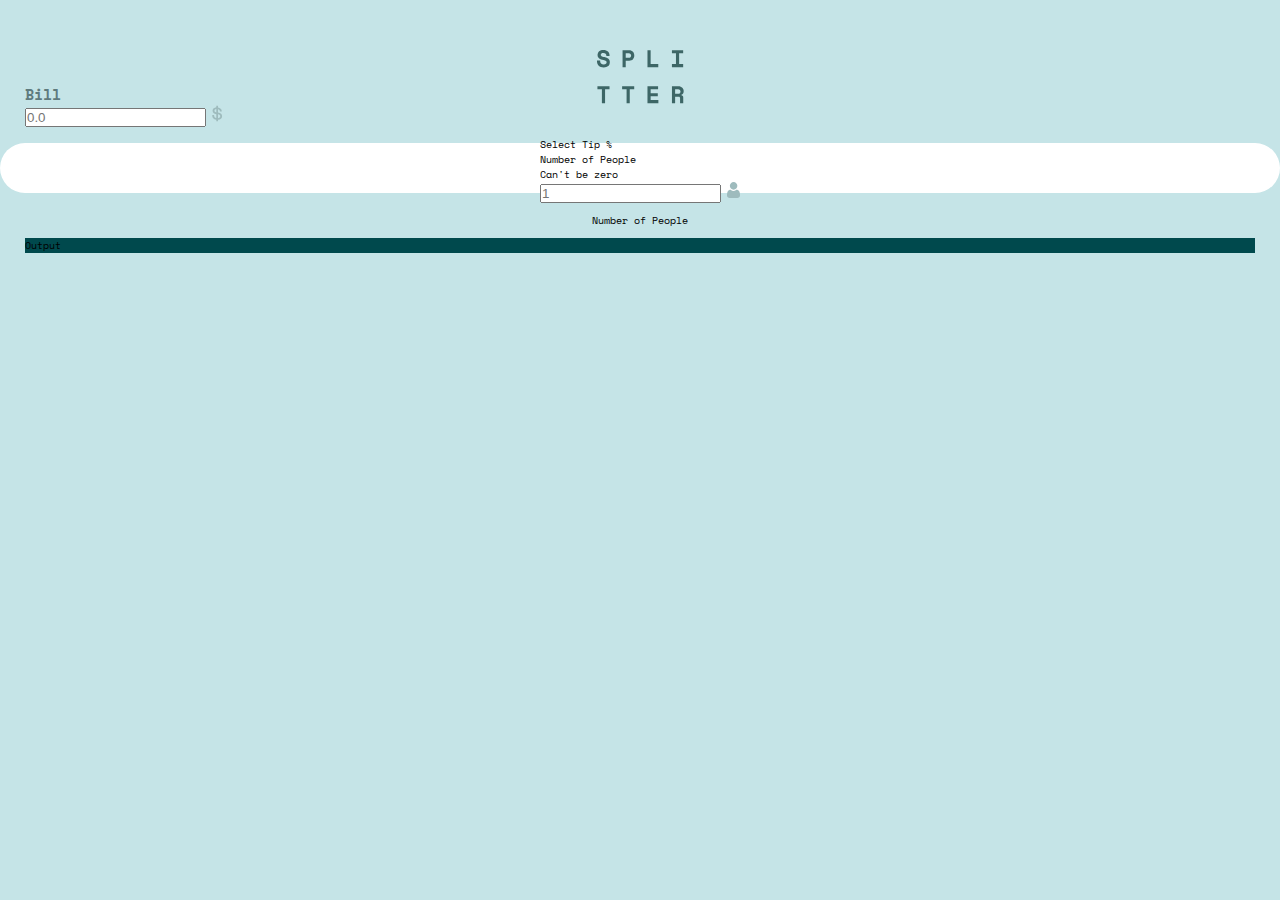
==== index.html @ 19ed99b3 "Updated files" ====
<!DOCTYPE html>
<html lang="en">
<head>
  <meta charset="UTF-8">
  <meta name="viewport" content="width=device-width, initial-scale=1.0"> <!-- displays site properly based on user's device -->

  <link rel="icon" type="image/png" sizes="32x32" href="./images/favicon-32x32.png">
  
  <title>Frontend Mentor | Tip calculator app</title>

  <link rel="preconnect" href="https://fonts.googleapis.com">
  <link rel="preconnect" href="https://fonts.gstatic.com" crossorigin>
  <link href="https://fonts.googleapis.com/css2?family=Space+Mono:wght@400;700&display=swap" rel="stylesheet">

  <!-- Feel free to remove these styles or customise in your own stylesheet 👍 -->
  <link rel="stylesheet" href="./styles/style.css">
</head>
<body>

    <div class="container">
        <div class="logo">
            <img src="./images/logo.svg" alt="logo">
        </div>
        <div class="card">
            <div class="input">
                <div class="bill-container">
                    <div class="label-wrapper">
                        <label for="bill">Bill</label>
                    </div>

                    <div class="bill-wrapper">
                        <input class="bill-text" type="text" name="bill" id="bill" placeholder="0.0">
                        <img src="./images/icon-dollar.svg" alt="dollar-icon">
                    </div>
                </div>
            </div>

            <div class="tip-calculator">
                <div class="label-wrapper">
                    <label for="tip"> Select Tip % </label>
                </div>
                <div class="people-container">
                    <div class="label-wrapper">
                        <label for="people">Number of People</label>
                        <div class="error-msg">Can't be zero</div>
                    </div>
                
                    <div class="people-wrapper">
                        <input class="people-text" type="text" name="people" id="people" placeholder="1">
                        <img src="./images/icon-person.svg" alt="person-icon">
                    </div>
                </div>

            </div>
            <div class="people-container">
                Number of People
            </div>
            <div class="output">
                Output
            </div>
        </div>
    </div>




    

</body>
</html>
---- styles/style.css ----
* {
  margin: 0;
  padding: 0;
  -webkit-box-sizing: border-box;
          box-sizing: border-box;
}

html {
  font-size: 62.5%;
}

body {
  font-family: 'Space Mono', monospace;
  background-color: #c5e4e7;
}

.container {
  width: 100%;
  display: -webkit-box;
  display: -ms-flexbox;
  display: flex;
  -webkit-box-align: center;
      -ms-flex-align: center;
          align-items: center;
  -webkit-box-pack: center;
      -ms-flex-pack: center;
          justify-content: center;
  -webkit-box-orient: vertical;
  -webkit-box-direction: normal;
      -ms-flex-direction: column;
          flex-direction: column;
}

.logo {
  margin: 5rem 0 3.5rem 0;
}

.card {
  background-color: white;
  height: 50px;
  width: 100%;
  border-radius: 2.5rem;
  display: -webkit-box;
  display: -ms-flexbox;
  display: flex;
  -webkit-box-orient: vertical;
  -webkit-box-direction: normal;
      -ms-flex-direction: column;
          flex-direction: column;
  -webkit-box-align: center;
      -ms-flex-align: center;
          align-items: center;
  -webkit-box-pack: center;
      -ms-flex-pack: center;
          justify-content: center;
  gap: 1rem;
  padding: 2.5rem;
}

.card .input {
  width: 100%;
  display: -webkit-box;
  display: -ms-flexbox;
  display: flex;
  -webkit-box-orient: vertical;
  -webkit-box-direction: normal;
      -ms-flex-direction: column;
          flex-direction: column;
  gap: 1rem;
}

.card .input .label-wrapper {
  display: -webkit-box;
  display: -ms-flexbox;
  display: flex;
  -webkit-box-align: center;
      -ms-flex-align: center;
          align-items: center;
  -webkit-box-pack: justify;
      -ms-flex-pack: justify;
          justify-content: space-between;
}

.card .input .label-wrapper label {
  color: #5e7a7d;
  font-size: 1.5rem;
  font-weight: 700;
}

.card .input .label-wrapper .error-msg {
  color: indianred;
  font-weight: 700;
  font-size: 1.5rem;
}

.card .output {
  background-color: #00494d;
  width: 100%;
}
/*# sourceMappingURL=style.css.map */
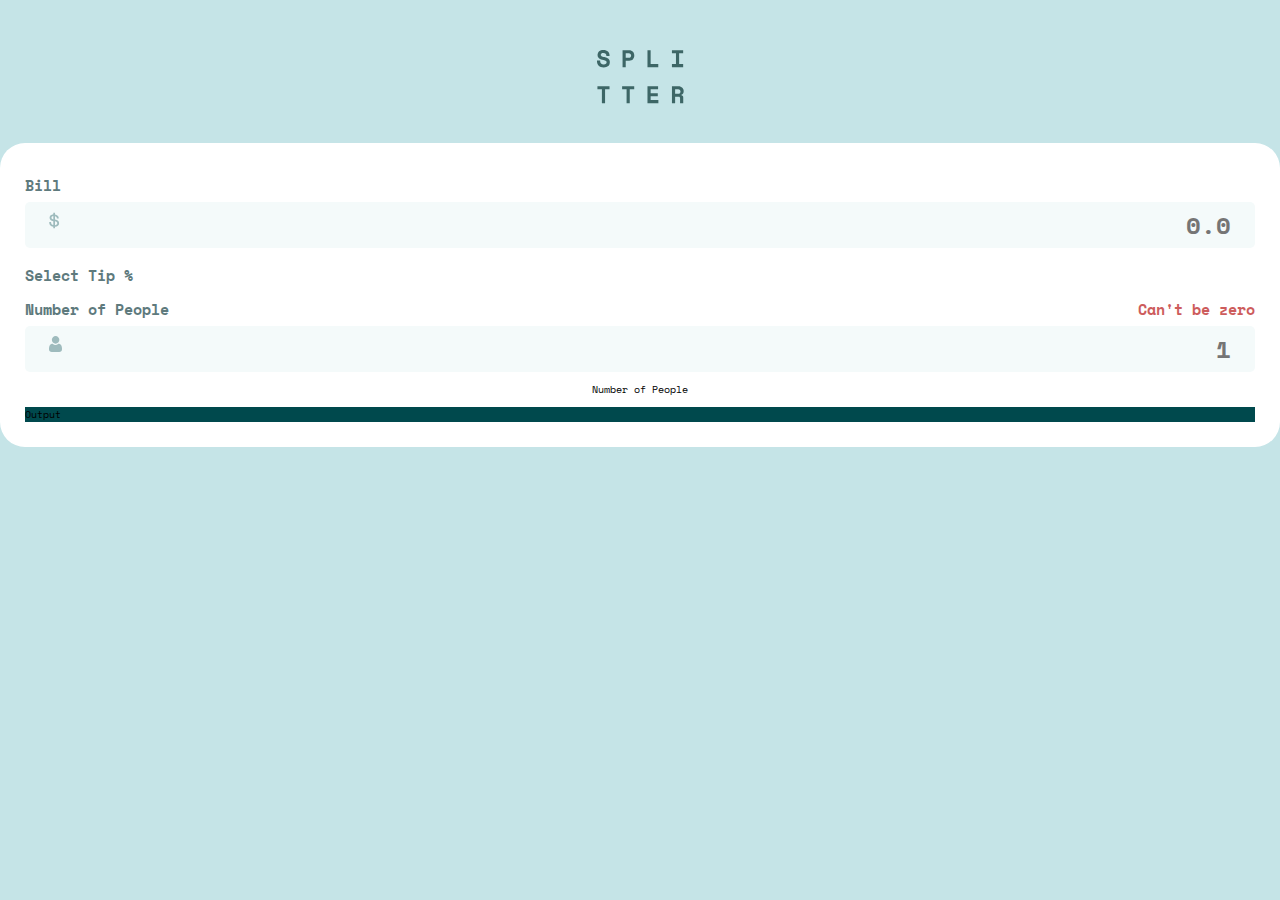
==== commit 0bcbcf1f: "Added scss and css files" ====
--- a/index.html
+++ b/index.html
@@ -13,7 +13,7 @@
   <link href="https://fonts.googleapis.com/css2?family=Space+Mono:wght@400;700&display=swap" rel="stylesheet">
 
   <!-- Feel free to remove these styles or customise in your own stylesheet 👍 -->
-  <link rel="stylesheet" href="./styles/style.css">
+  <link rel="stylesheet" href="./css/style.css">
 </head>
 <body>
 
@@ -28,29 +28,28 @@
                         <label for="bill">Bill</label>
                     </div>
 
-                    <div class="bill-wrapper">
-                        <input class="bill-text" type="text" name="bill" id="bill" placeholder="0.0">
+                    <div class="input-wrapper">
+                        <input class="input-text" type="text" name="bill" id="bill" placeholder="0.0">
                         <img src="./images/icon-dollar.svg" alt="dollar-icon">
                     </div>
                 </div>
-            </div>
-
-            <div class="tip-calculator">
-                <div class="label-wrapper">
-                    <label for="tip"> Select Tip % </label>
-                </div>
-                <div class="people-container">
+                
+                <div class="tip-calculator">
                     <div class="label-wrapper">
-                        <label for="people">Number of People</label>
-                        <div class="error-msg">Can't be zero</div>
+                        <label for="tip"> Select Tip % </label>
                     </div>
-                
-                    <div class="people-wrapper">
-                        <input class="people-text" type="text" name="people" id="people" placeholder="1">
-                        <img src="./images/icon-person.svg" alt="person-icon">
+                    <div class="people-container">
+                        <div class="label-wrapper">
+                            <label for="people">Number of People</label>
+                            <div class="error-msg">Can't be zero</div>
+                        </div>
+                        
+                        <div class="input-wrapper">
+                            <input class="input-text" type="text" name="people" id="people" placeholder="1">
+                            <img src="./images/icon-person.svg" alt="person-icon">
+                        </div>
                     </div>
                 </div>
-
             </div>
             <div class="people-container">
                 Number of People
@@ -60,11 +59,6 @@
             </div>
         </div>
     </div>
+</body>
+</html>
 
-
-
-
-    
-
-</body>
-</html>--- a/css/style.css
+++ b/css/style.css
@@ -0,0 +1,90 @@
+* {
+  margin: 0;
+  padding: 0;
+  box-sizing: border-box;
+}
+
+html {
+  font-size: 62.5%;
+}
+
+body {
+  font-family: "Space Mono", monospace;
+  background-color: #c5e4e7;
+}
+
+.container {
+  width: 100%;
+  display: flex;
+  align-items: center;
+  justify-content: center;
+  flex-direction: column;
+}
+
+.logo {
+  margin: 5rem 0 3.5rem 0;
+}
+
+.card {
+  background-color: white;
+  width: 100%;
+  border-radius: 2.5rem;
+  display: flex;
+  flex-direction: column;
+  align-items: center;
+  justify-content: center;
+  gap: 1rem;
+  padding: 2.5rem;
+}
+.card .input {
+  width: 100%;
+  display: flex;
+  flex-direction: column;
+  gap: 1rem;
+}
+.card .input .label-wrapper {
+  display: flex;
+  align-items: center;
+  justify-content: space-between;
+  padding: 0.6rem 0;
+}
+.card .input .label-wrapper label {
+  color: #5e7a7d;
+  font-size: 1.5rem;
+  font-weight: 700;
+}
+.card .input .label-wrapper .error-msg {
+  color: indianred;
+  font-size: 1.5rem;
+  font-weight: 700;
+}
+.card .input .input-text {
+  background-color: #f4fafa;
+  border: none;
+  width: 100%;
+  border-radius: 0.5rem;
+  font-family: "Space Mono", monospace;
+  font-size: 2.4rem;
+  font-weight: 700;
+  text-align: right;
+  color: #00494d;
+  padding: 0.5rem 2.4rem;
+}
+.card .input .input-text:focus {
+  outline: none;
+  border: 2px solid #26c0ab;
+}
+.card .input .input-wrapper {
+  position: relative;
+}
+.card .input .input-wrapper img {
+  position: absolute;
+  left: 2.4rem;
+  top: 1rem;
+}
+.card .output {
+  background-color: #00494d;
+  width: 100%;
+}
+
+/*# sourceMappingURL=style.css.map */
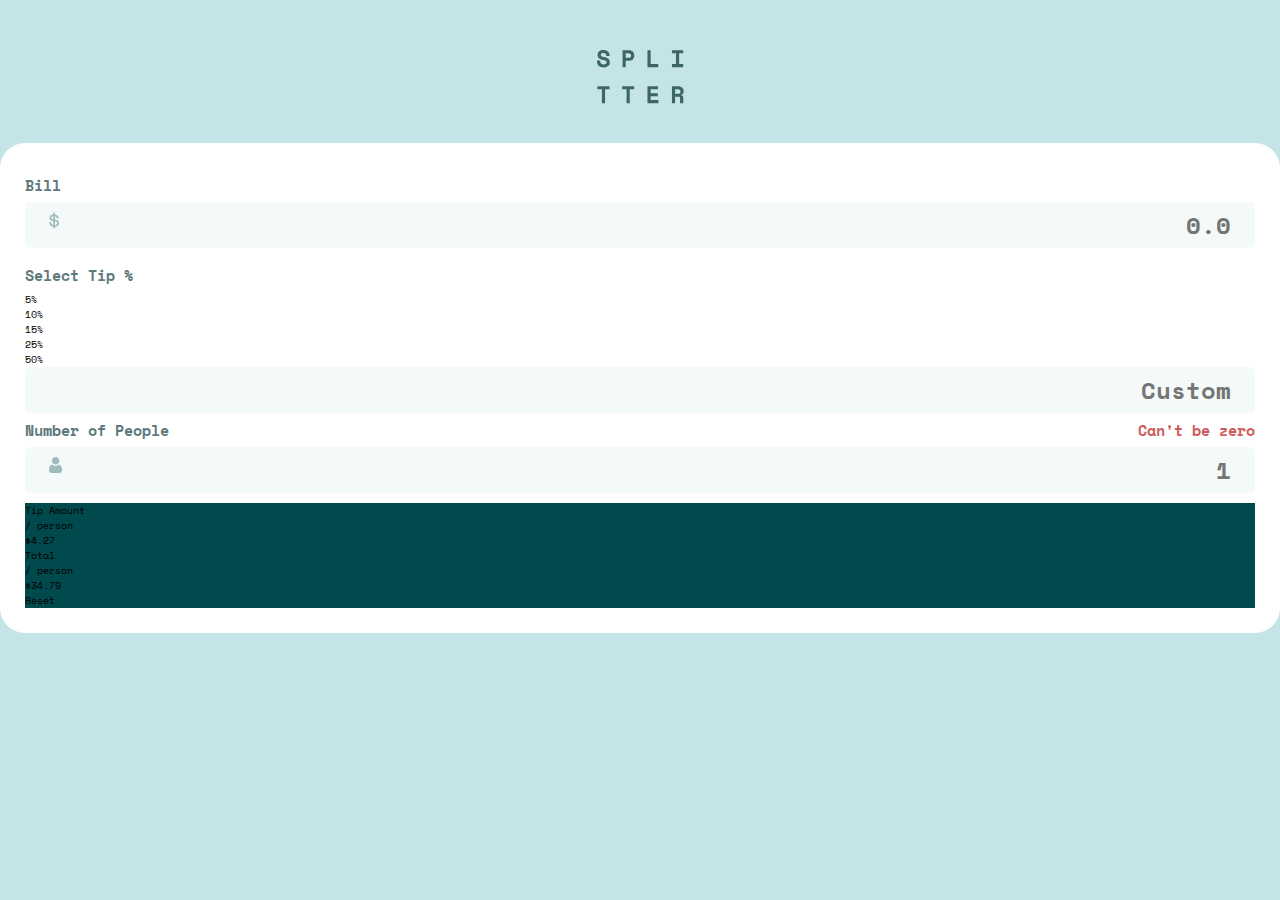
==== commit 293d7cb4: "Added new set of style" ====
--- a/index.html
+++ b/index.html
@@ -38,6 +38,14 @@
                     <div class="label-wrapper">
                         <label for="tip"> Select Tip % </label>
                     </div>
+                    <div class="btn-wrapper">
+                        <div class="btn">5%</div>
+                        <div class="btn">10%</div>
+                        <div class="btn btn-active">15%</div>
+                        <div class="btn">25%</div>
+                        <div class="btn">50%</div>
+                        <input class="input-text" type="text" name="tip" id="tip" placeholder="Custom">
+                    </div>
                     <div class="people-container">
                         <div class="label-wrapper">
                             <label for="people">Number of People</label>
@@ -51,11 +59,28 @@
                     </div>
                 </div>
             </div>
-            <div class="people-container">
-                Number of People
-            </div>
+
             <div class="output">
-                Output
+                <div class="line-wrapper">
+                    <div class="line-output">
+                        <div class="title-wrapper">
+                            <div class="title">Tip Amount</div>
+                            <div class="desc">/ person</div>
+                        </div>
+                        <div class="value">$4.27</div>
+                    </div>
+                </div>
+
+                <div class="line-wrapper">
+                    <div class="line-output">
+                        <div class="title-wrapper">
+                            <div class="title">Total</div>
+                            <div class="desc">/ person</div>
+                        </div>
+                        <div class="value">$34.79</div>
+                    </div>
+                </div>
+                <div class="btn">Reset</div>
             </div>
         </div>
     </div>
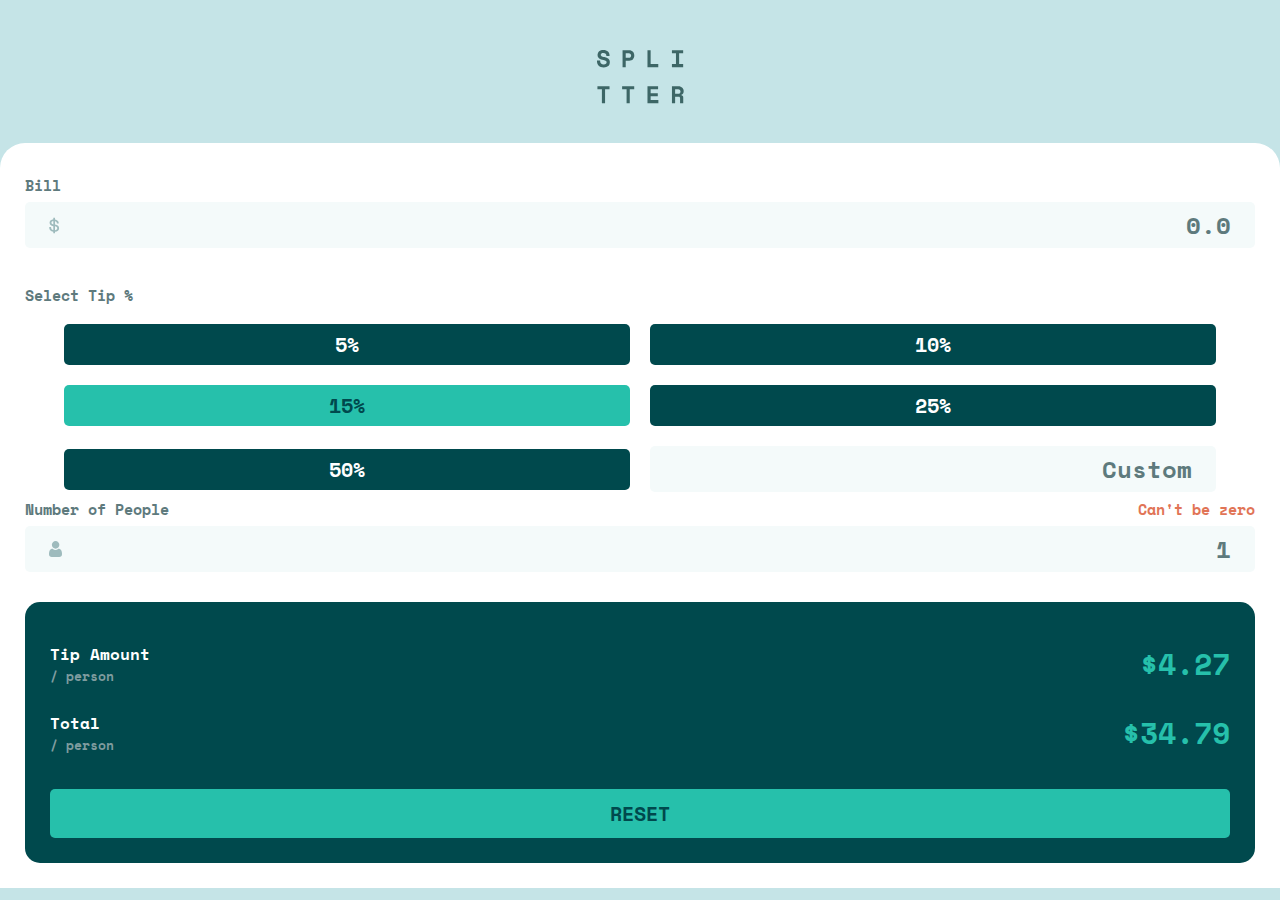
==== commit d3e1b217: "Added tip functions" ====
--- a/index.html
+++ b/index.html
@@ -39,11 +39,11 @@
                         <label for="tip"> Select Tip % </label>
                     </div>
                     <div class="btn-wrapper">
-                        <div class="btn">5%</div>
-                        <div class="btn">10%</div>
-                        <div class="btn btn-active">15%</div>
-                        <div class="btn">25%</div>
-                        <div class="btn">50%</div>
+                        <div class="btn tip">5%</div>
+                        <div class="btn tip">10%</div>
+                        <div class="btn tip btn-active">15%</div>
+                        <div class="btn tip">25%</div>
+                        <div class="btn tip">50%</div>
                         <input class="input-text" type="text" name="tip" id="tip" placeholder="Custom">
                     </div>
                     <div class="people-container">
@@ -84,6 +84,8 @@
             </div>
         </div>
     </div>
+
+    <script src="./js/app.js" ></script>
 </body>
 </html>
 
--- a/css/style.css
+++ b/css/style.css
@@ -28,19 +28,20 @@
 .card {
   background-color: white;
   width: 100%;
-  border-radius: 2.5rem;
+  border-top-left-radius: 2.5rem;
+  border-top-right-radius: 2.5rem;
   display: flex;
   flex-direction: column;
   align-items: center;
   justify-content: center;
-  gap: 1rem;
+  gap: 3rem;
   padding: 2.5rem;
 }
 .card .input {
   width: 100%;
   display: flex;
   flex-direction: column;
-  gap: 1rem;
+  gap: 3rem;
 }
 .card .input .label-wrapper {
   display: flex;
@@ -54,7 +55,7 @@
   font-weight: 700;
 }
 .card .input .label-wrapper .error-msg {
-  color: indianred;
+  color: #e17456;
   font-size: 1.5rem;
   font-weight: 700;
 }
@@ -74,17 +75,134 @@
   outline: none;
   border: 2px solid #26c0ab;
 }
+.card .input ::placeholder {
+  color: #5e7a7d;
+}
 .card .input .input-wrapper {
   position: relative;
 }
 .card .input .input-wrapper img {
   position: absolute;
   left: 2.4rem;
-  top: 1rem;
+  top: 1.5rem;
+}
+.card .input .btn-wrapper {
+  display: flex;
+  align-items: center;
+  justify-content: center;
+  flex-wrap: wrap;
+  gap: 2rem;
+  padding-top: 1.2rem;
+}
+.card .input .btn-wrapper .btn {
+  width: 46%;
+  text-align: center;
+  background-color: #00494d;
+  color: white;
+  font-size: 2rem;
+  font-weight: 700;
+  border-radius: 0.5rem;
+  padding: 0.6rem 0;
+  cursor: pointer;
+  transition: all 0.5s ease;
+}
+.card .input .btn-wrapper .btn:hover {
+  background-color: #a1e8df;
+}
+.card .input .btn-wrapper .btn-active {
+  background-color: #26c0ab;
+  color: #00494d;
+}
+.card .input .btn-wrapper .input-text {
+  width: 46%;
 }
 .card .output {
   background-color: #00494d;
   width: 100%;
+  border-radius: 1.5rem;
+  padding: 2.5rem;
+}
+.card .output .line-wrapper .line-output {
+  display: flex;
+  align-items: center;
+  justify-content: space-between;
+  margin: 1.4rem 0 2.4rem 0;
+}
+.card .output .line-wrapper .line-output .title {
+  color: white;
+  font-weight: 700;
+  font-size: 1.6rem;
+}
+.card .output .line-wrapper .line-output .desc {
+  color: #7f9c9f;
+  font-weight: 700;
+  font-size: 1.3rem;
+}
+.card .output .line-wrapper .line-output .value {
+  color: #26c0ab;
+  font-weight: 700;
+  font-size: 3rem;
+}
+.card .output .btn {
+  width: 100%;
+  background-color: #26c0ab;
+  text-transform: uppercase;
+  text-align: center;
+  color: #00494d;
+  font-size: 2rem;
+  font-weight: 700;
+  border-radius: 0.5rem;
+  padding: 1rem 0;
+  margin-top: 3.4rem;
+  cursor: pointer;
+  transition: all 0.5s ease;
+}
+.card .output .btn:hover {
+  background-color: #a1e8df;
+}
+
+@media screen and (min-width: 1440px) {
+  .card {
+    width: 64%;
+    flex-direction: row;
+    border-radius: 2.5rem;
+    align-items: stretch;
+    padding: 3.4rem;
+    gap: 1.5rem;
+  }
+  .card .input {
+    width: 105%;
+    padding: 0 3.5rem 1.5rem 1.5rem;
+  }
+  .card .input .label-wrapper {
+    padding: 1rem 0;
+  }
+  .card .input .btn-wrapper {
+    gap: 1.3rem;
+  }
+  .card .input .btn-wrapper .btn {
+    width: 31%;
+  }
+  .card .input .btn-wrapper .input-text {
+    width: 31%;
+  }
+  .card ::placeholder {
+    color: #5e7a7d;
+    font-size: 19px;
+  }
+  .card .output {
+    width: 95%;
+    display: flex;
+    flex-direction: column;
+    justify-content: space-between;
+    padding: 4rem;
+  }
+  .card .output .line-wrapper .line-output {
+    margin: 0.5rem 0 2.4rem 0;
+  }
+  .card .output .line-wrapper .line-output .value {
+    font-size: 4.6rem;
+  }
 }
 
 /*# sourceMappingURL=style.css.map */
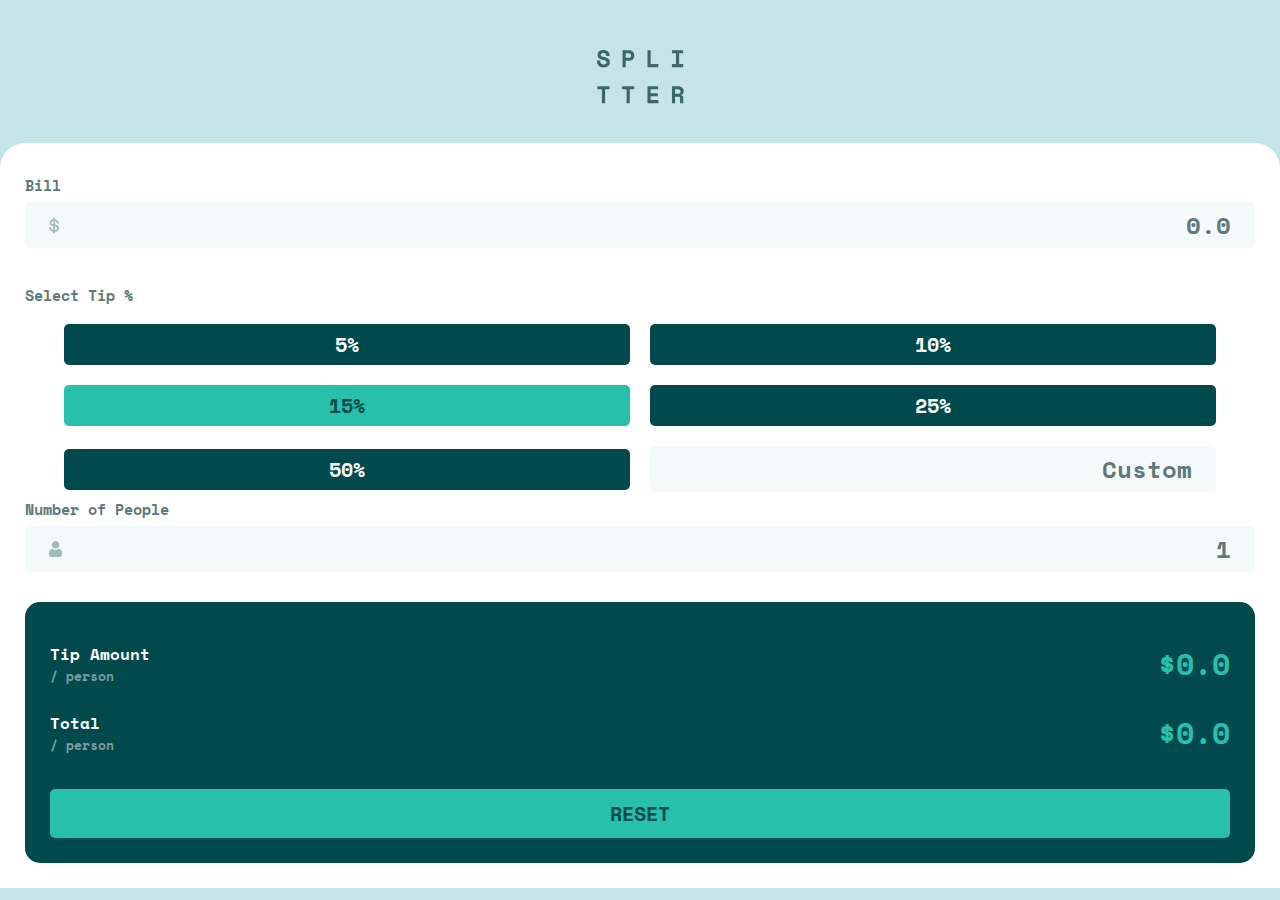
==== commit 1cbc7ccf: "Added calculator function and updated styles" ====
--- a/index.html
+++ b/index.html
@@ -67,7 +67,7 @@
                             <div class="title">Tip Amount</div>
                             <div class="desc">/ person</div>
                         </div>
-                        <div class="value">$4.27</div>
+                        <div class="value">$0.0</div>
                     </div>
                 </div>
 
@@ -77,10 +77,10 @@
                             <div class="title">Total</div>
                             <div class="desc">/ person</div>
                         </div>
-                        <div class="value">$34.79</div>
+                        <div class="value">$0.0</div>
                     </div>
                 </div>
-                <div class="btn">Reset</div>
+                <div class="btn reset">Reset</div>
             </div>
         </div>
     </div>
--- a/css/style.css
+++ b/css/style.css
@@ -58,6 +58,11 @@
   color: #e17456;
   font-size: 1.5rem;
   font-weight: 700;
+  opacity: 0;
+}
+.card .input .label-wrapper .show-error-msg {
+  transition: opacity 1s ease-in-out;
+  opacity: 1;
 }
 .card .input .input-text {
   background-color: #f4fafa;
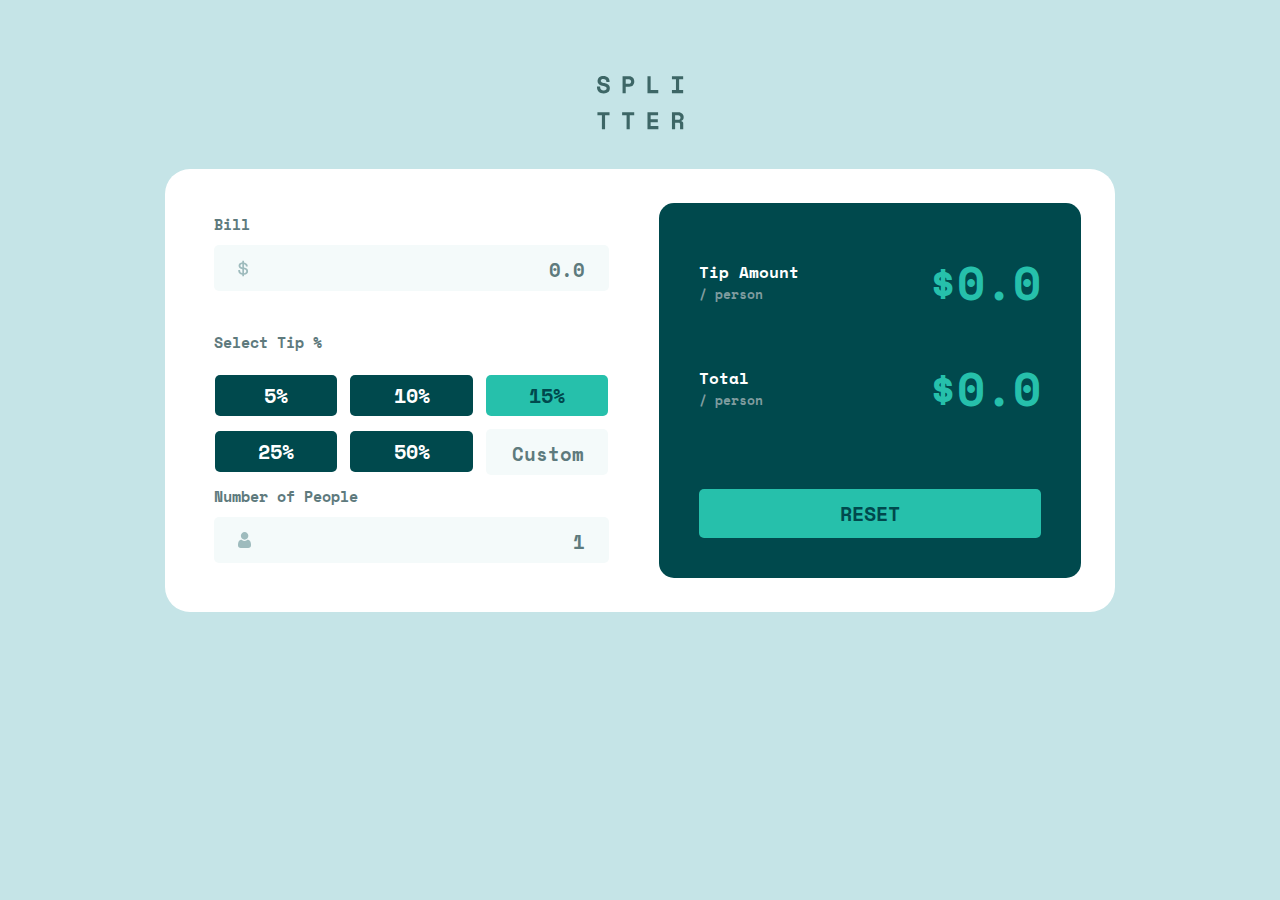
==== commit 0a3f9bb1: "Fixed html tags" ====
--- a/index.html
+++ b/index.html
@@ -18,10 +18,10 @@
 <body>
 
     <div class="container">
-        <div class="logo">
+        <header class="logo">
             <img src="./images/logo.svg" alt="logo">
-        </div>
-        <div class="card">
+        </header>
+        <main class="card">
             <div class="input">
                 <div class="bill-container">
                     <div class="label-wrapper">
@@ -82,9 +82,10 @@
                 </div>
                 <div class="btn reset">Reset</div>
             </div>
-        </div>
+        </main>
+
     </div>
-
+    
     <script src="./js/app.js" ></script>
 </body>
 </html>
--- a/css/style.css
+++ b/css/style.css
@@ -19,6 +19,7 @@
   align-items: center;
   justify-content: center;
   flex-direction: column;
+  margin: auto;
 }
 
 .logo {
@@ -167,8 +168,12 @@
 }
 
 @media screen and (min-width: 1440px) {
+  body {
+    margin-top: 2%;
+  }
+
   .card {
-    width: 64%;
+    width: 930px;
     flex-direction: row;
     border-radius: 2.5rem;
     align-items: stretch;
@@ -209,5 +214,52 @@
     font-size: 4.6rem;
   }
 }
+@media screen and (min-width: 1090px) {
+  body {
+    margin-top: 2%;
+  }
+
+  .card {
+    width: 950px;
+    flex-direction: row;
+    border-radius: 2.5rem;
+    align-items: stretch;
+    padding: 3.4rem;
+    gap: 1.5rem;
+  }
+  .card .input {
+    width: 105%;
+    padding: 0 3.5rem 1.5rem 1.5rem;
+  }
+  .card .input .label-wrapper {
+    padding: 1rem 0;
+  }
+  .card .input .btn-wrapper {
+    gap: 1.3rem;
+  }
+  .card .input .btn-wrapper .btn {
+    width: 31%;
+  }
+  .card .input .btn-wrapper .input-text {
+    width: 31%;
+  }
+  .card ::placeholder {
+    color: #5e7a7d;
+    font-size: 19px;
+  }
+  .card .output {
+    width: 95%;
+    display: flex;
+    flex-direction: column;
+    justify-content: space-between;
+    padding: 4rem;
+  }
+  .card .output .line-wrapper .line-output {
+    margin: 0.5rem 0 2.4rem 0;
+  }
+  .card .output .line-wrapper .line-output .value {
+    font-size: 4.6rem;
+  }
+}
 
 /*# sourceMappingURL=style.css.map */
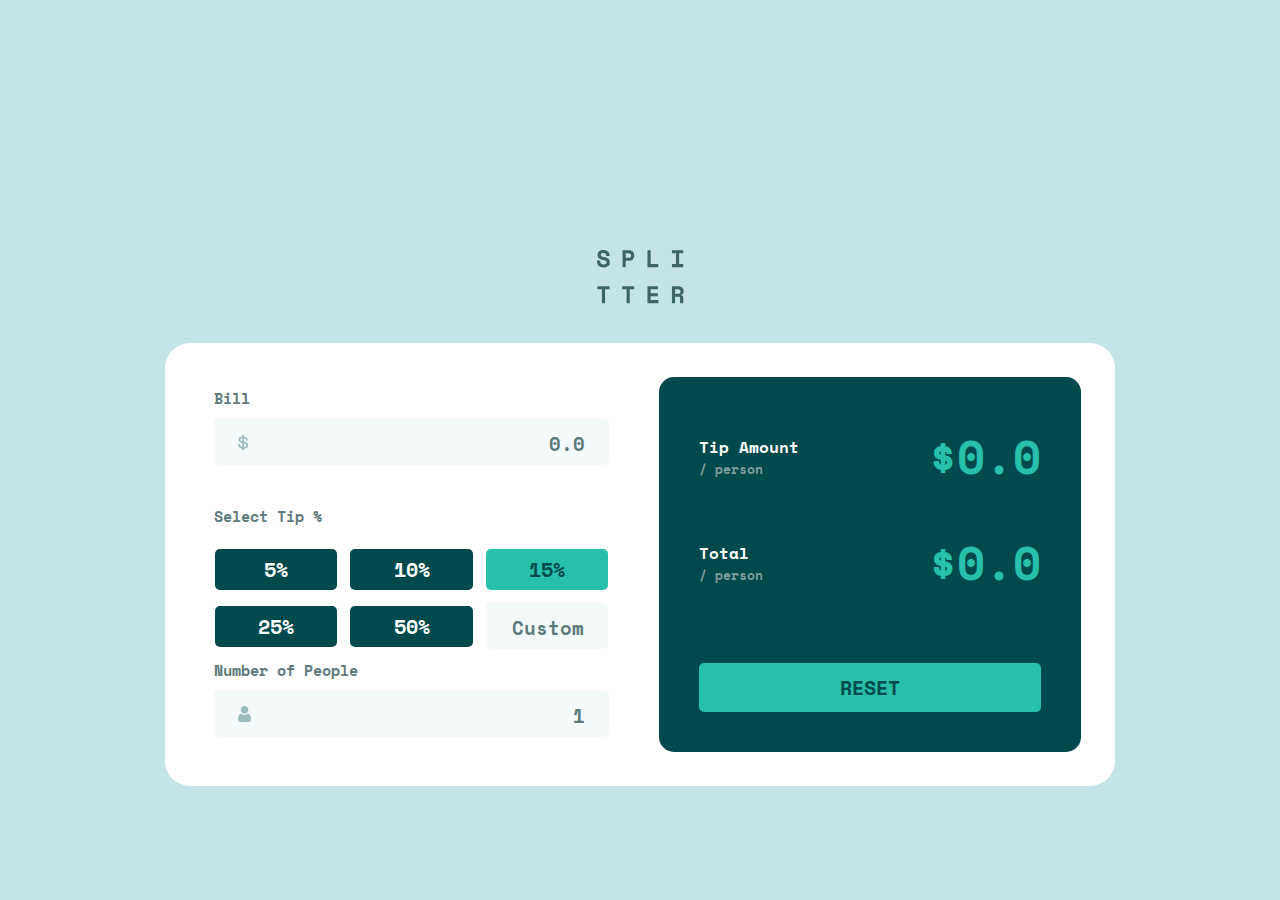
==== commit eca6dcaa: "Added margin top" ====
--- a/index.html
+++ b/index.html
@@ -1,5 +1,6 @@
 <!DOCTYPE html>
 <html lang="en">
+    
 <head>
   <meta charset="UTF-8">
   <meta name="viewport" content="width=device-width, initial-scale=1.0"> <!-- displays site properly based on user's device -->
--- a/css/style.css
+++ b/css/style.css
@@ -19,7 +19,7 @@
   align-items: center;
   justify-content: center;
   flex-direction: column;
-  margin: auto;
+  margin-top: 200px;
 }
 
 .logo {
@@ -168,10 +168,6 @@
 }
 
 @media screen and (min-width: 1440px) {
-  body {
-    margin-top: 2%;
-  }
-
   .card {
     width: 930px;
     flex-direction: row;
@@ -216,7 +212,7 @@
 }
 @media screen and (min-width: 1090px) {
   body {
-    margin-top: 2%;
+    margin-top: 100px;
   }
 
   .card {
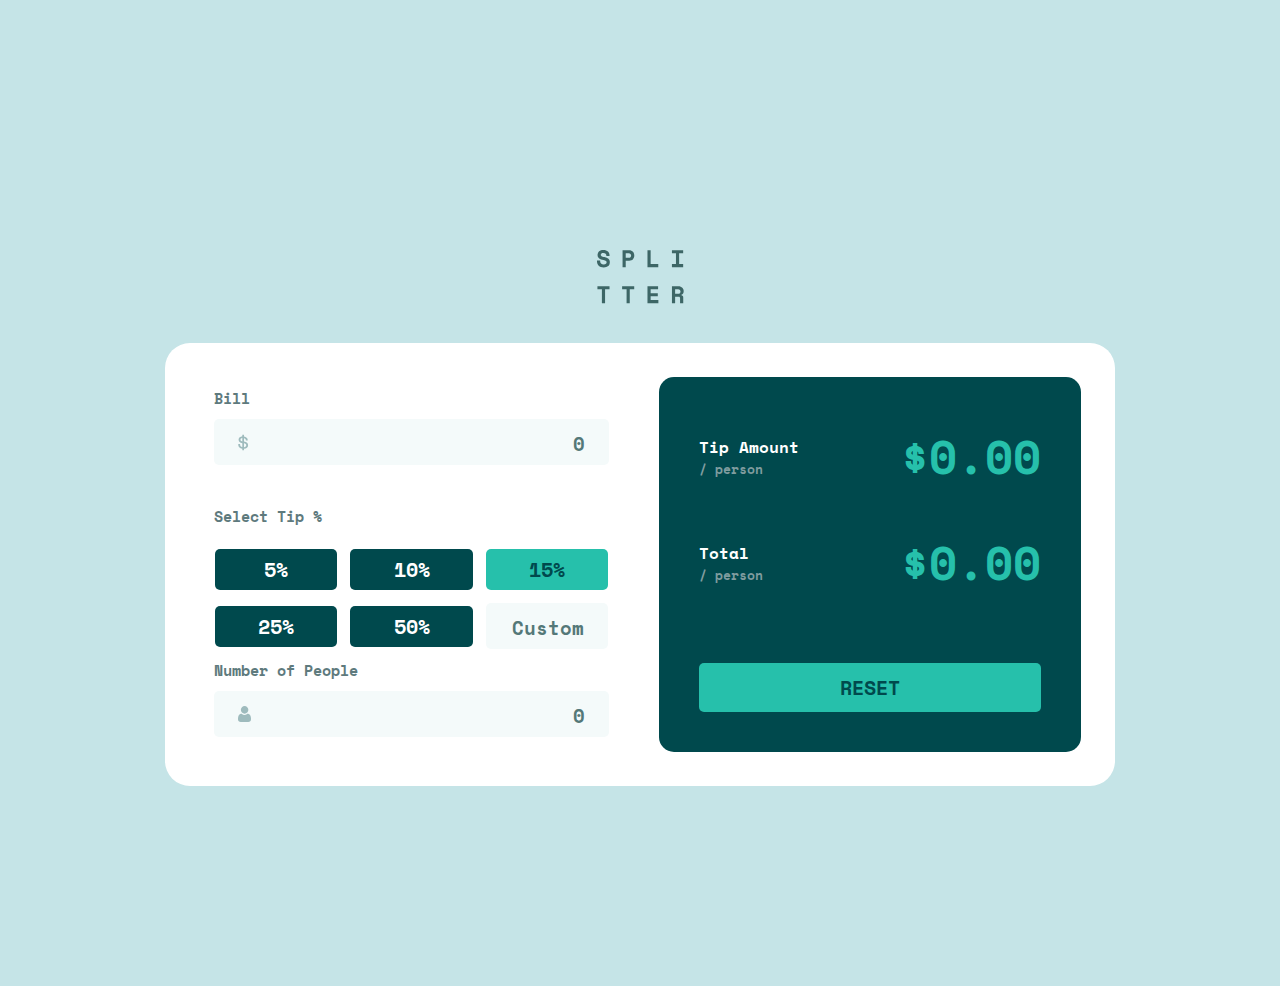
==== commit a5ca32fd: "Change placeholder color and value" ====
--- a/index.html
+++ b/index.html
@@ -30,7 +30,7 @@
                     </div>
 
                     <div class="input-wrapper">
-                        <input class="input-text" type="text" name="bill" id="bill" placeholder="0.0">
+                        <input class="input-text" type="text" name="bill" id="bill" placeholder="0">
                         <img src="./images/icon-dollar.svg" alt="dollar-icon">
                     </div>
                 </div>
@@ -54,7 +54,7 @@
                         </div>
                         
                         <div class="input-wrapper">
-                            <input class="input-text" type="text" name="people" id="people" placeholder="1">
+                            <input class="input-text" type="text" name="people" id="people" placeholder="0">
                             <img src="./images/icon-person.svg" alt="person-icon">
                         </div>
                     </div>
@@ -68,7 +68,7 @@
                             <div class="title">Tip Amount</div>
                             <div class="desc">/ person</div>
                         </div>
-                        <div class="value">$0.0</div>
+                        <div class="value">$0.00</div>
                     </div>
                 </div>
 
@@ -78,7 +78,7 @@
                             <div class="title">Total</div>
                             <div class="desc">/ person</div>
                         </div>
-                        <div class="value">$0.0</div>
+                        <div class="value">$0.00</div>
                     </div>
                 </div>
                 <div class="btn reset">Reset</div>
--- a/css/style.css
+++ b/css/style.css
@@ -20,6 +20,7 @@
   justify-content: center;
   flex-direction: column;
   margin-top: 200px;
+  margin-bottom: 200px;
 }
 
 .logo {
@@ -82,7 +83,7 @@
   border: 2px solid #26c0ab;
 }
 .card .input ::placeholder {
-  color: #5e7a7d;
+  color: #547878;
 }
 .card .input .input-wrapper {
   position: relative;
